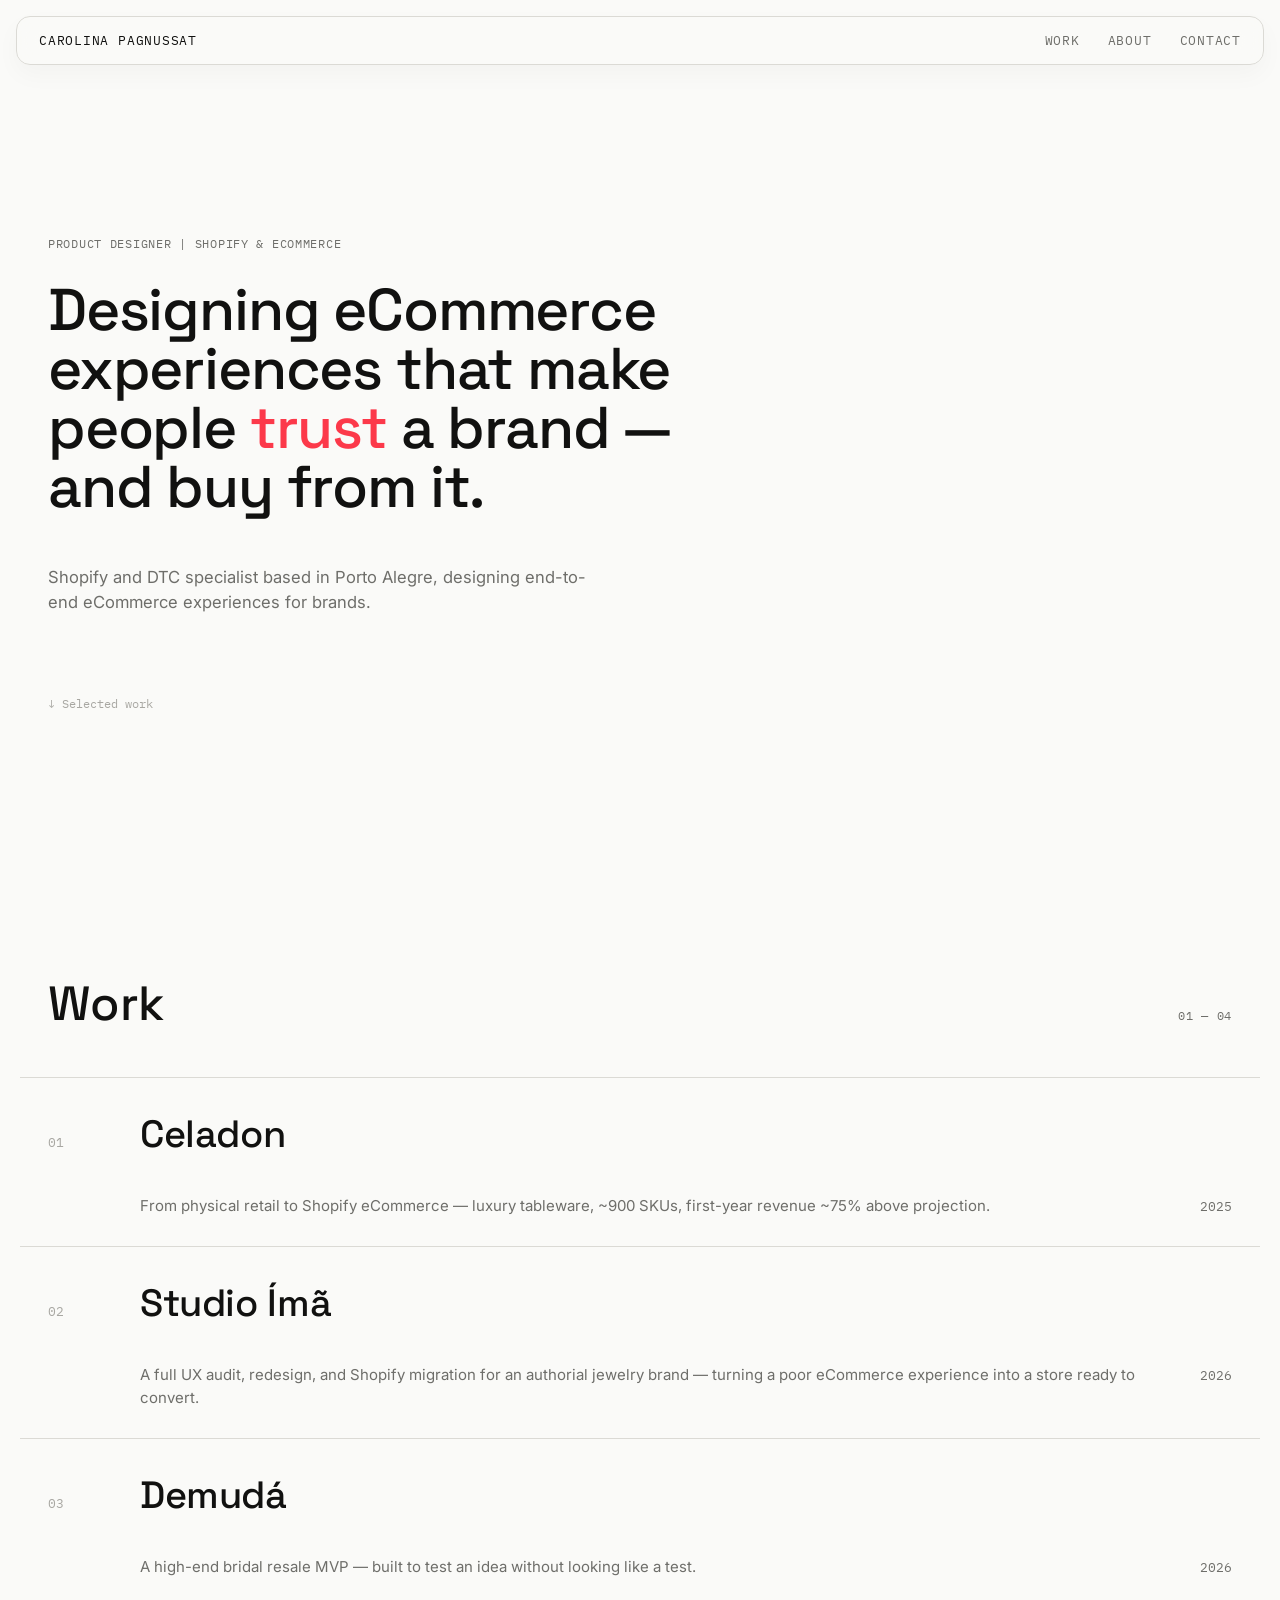
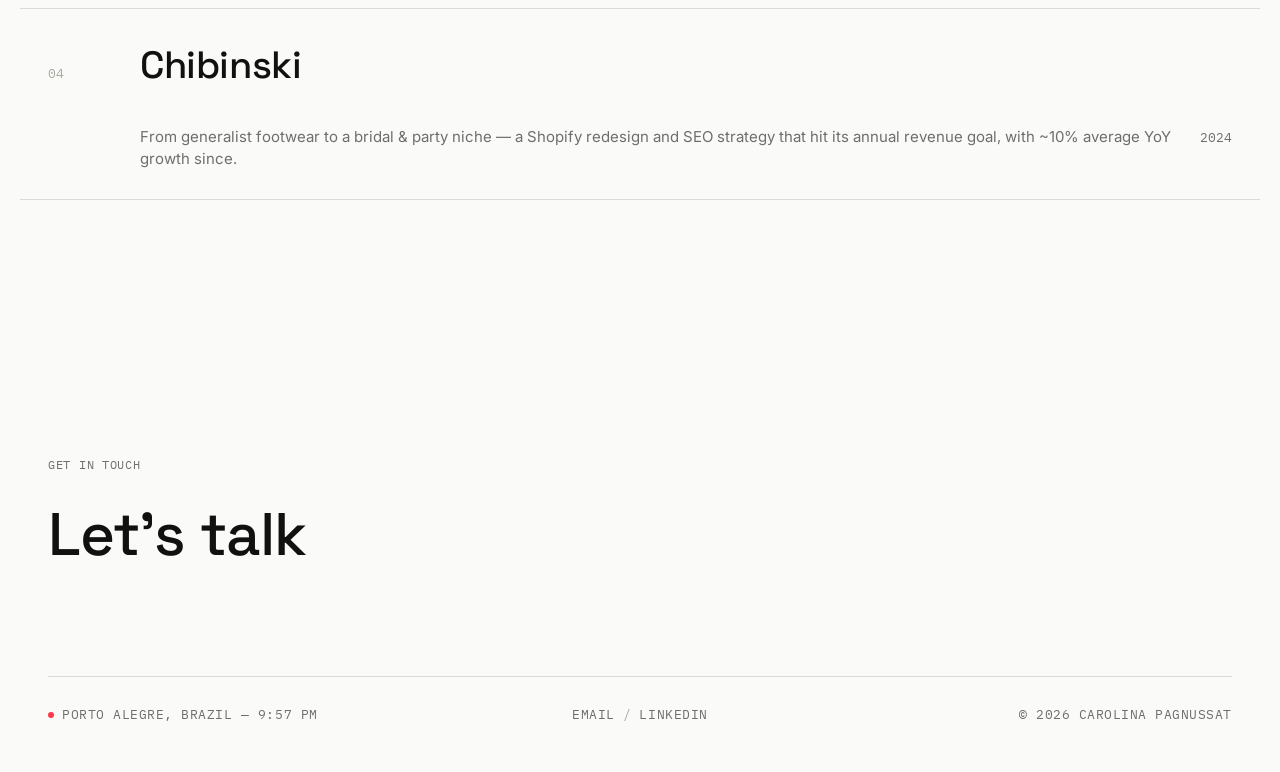
==== index.html @ 680be355 "Portfolio: 4 case studies, images and videos wired in Static HTML/CSS/JS portfolio (homepage, About," ====
<!DOCTYPE html>
<html lang="en">
<head>
<meta charset="UTF-8">
<meta name="viewport" content="width=device-width, initial-scale=1.0">
<title>Carolina Pagnussat — Product Designer</title>
<link rel="preconnect" href="https://fonts.googleapis.com">
<link rel="preconnect" href="https://fonts.gstatic.com" crossorigin>
<link href="https://fonts.googleapis.com/css2?family=Space+Grotesk:wght@500;600&family=Inter:wght@400;500;600&family=IBM+Plex+Mono:wght@400;500&display=swap" rel="stylesheet">
<link rel="stylesheet" href="css/style.css">
</head>
<body>

<nav class="site-nav">
  <a href="index.html" class="logo">Carolina Pagnussat</a>
  <div class="nav-links">
    <a href="#work">Work</a>
    <a href="about.html">About</a>
    <a href="contact.html">Contact</a>
  </div>
  <button class="nav-toggle" aria-label="Toggle menu" aria-expanded="false"><span></span></button>
</nav>

<header class="hero wrap">
  <p class="mono reveal">Product Designer | Shopify &amp; eCommerce</p>
  <h1 class="reveal" style="transition-delay: 0.08s;">Designing eCommerce experiences that make people <span class="paint-word"><span>t</span><span>r</span><span>u</span><span>s</span><span>t</span></span> a brand — and buy from it.</h1>
  <p class="lede reveal" style="transition-delay: 0.18s;">Shopify and DTC specialist based in Porto Alegre, designing end-to-end eCommerce experiences for brands.</p>
  <p class="scroll-cue reveal" style="transition-delay: 0.28s;">↓ Selected work</p>
</header>

<main>
  <section class="work-index wrap" id="work">
    <div class="work-index-head reveal">
      <h2>Work</h2>
      <p class="mono">01 — 04</p>
    </div>
    <div id="work-list"></div>
  </section>

  <section class="closing wrap">
    <p class="mono reveal" style="color: var(--color-ink-soft); margin-bottom: var(--space-2);">Get in touch</p>
    <a href="contact.html" class="big-link bubble-link reveal">Let's talk<span class="bubble" aria-hidden="true"></span></a>
  </section>
</main>

<footer class="site-footer wrap">
  <div class="footer-line">
    <span><span class="live-dot" aria-hidden="true"></span>Porto Alegre, Brazil — <span data-clock-time></span></span>
    <span>
      <a href="mailto:carolinapagnussat@gmail.com">Email</a><span class="sep">/</span><a href="https://linkedin.com/in/carolinapagnussat" target="_blank" rel="noopener">LinkedIn</a>
    </span>
    <span>© 2026 Carolina Pagnussat</span>
  </div>
</footer>

<div class="modal-backdrop"></div>
<div class="cs-modal" role="dialog" aria-modal="true">
  <div class="cs-modal-controls">
    <button type="button" class="modal-icon-btn maximize-btn" aria-label="Maximize"></button>
    <button type="button" class="modal-icon-btn close-btn" aria-label="Close"></button>
  </div>
  <div class="cs-modal-body"></div>
</div>

<script src="js/projects.js"></script>
<script>
  function renderWorkIndex() {
    const list = document.getElementById("work-list");
    if (!list) return;
    list.innerHTML = PROJECTS.map((p, i) => `
      <a class="work-row reveal" href="?case=${p.slug}" data-slug="${p.slug}">
        <div class="row-bg"><img src="${p.thumb}" alt="" loading="lazy"></div>
        <div class="row-content">
          <span class="index-num">${String(i + 1).padStart(2, "0")}</span>
          <span class="index-title">${p.title}</span>
          <span class="index-theme">${p.theme}</span>
          <span class="index-year">${p.year}</span>
        </div>
      </a>
    `).join("");
  }
  document.addEventListener("DOMContentLoaded", renderWorkIndex);
</script>
<script src="js/main.js"></script>
<script src="js/modal.js"></script>
</body>
</html>
---- css/style.css ----
/* ==========================================================================
   Design tokens — flat, monochrome, editorial. No radius, no shadow, no cards.
   ========================================================================== */
:root {
  --color-bg: #FAFAF8;
  --color-ink: #111110;
  --color-ink-soft: #6E6E6A;
  --color-ink-faint: #A8A7A2;
  --color-line: #DBDAD5;
  --color-accent: #FC394A;
  --bounce: cubic-bezier(0.34, 1.56, 0.64, 1);
  --color-media-bg: #E8E7E2;

  --font-display: "Space Grotesk", "Helvetica Neue", Arial, sans-serif;
  --font-body: "Inter", -apple-system, BlinkMacSystemFont, sans-serif;
  --font-mono: "IBM Plex Mono", "SF Mono", monospace;

  --space-1: 0.5rem;
  --space-2: 1rem;
  --space-3: 1.75rem;
  --space-4: 3rem;
  --space-5: 5rem;
  --space-6: 8rem;
  --space-7: 12rem;

  --max-width: 1240px;
  --gutter: 1.75rem;
  --ease: cubic-bezier(0.65, 0, 0.35, 1);

  /* Shared measure — all case-study content fills the modal body width and
     grows fluidly when the overlay is expanded/maximized */
  --cs-measure: 100%;
}

/* ==========================================================================
   Reset
   ========================================================================== */
* { box-sizing: border-box; }
html { scroll-behavior: smooth; }
body {
  margin: 0;
  background: var(--color-bg);
  color: var(--color-ink);
  font-family: var(--font-body);
  font-size: 16px;
  line-height: 1.5;
  -webkit-font-smoothing: antialiased;
}
img { max-width: 100%; display: block; }
a { color: inherit; text-decoration: none; }
h1, h2, h3, h4, p, figure { margin: 0; }
ul { margin: 0; padding: 0; list-style: none; }
button { font: inherit; cursor: pointer; background: none; border: none; color: inherit; }

.wrap {
  max-width: var(--max-width);
  margin: 0 auto;
  padding: 0 var(--gutter);
}

.mono {
  font-family: var(--font-mono);
  text-transform: uppercase;
  letter-spacing: 0.06em;
  font-size: 0.75rem;
}

/* ==========================================================================
   Type
   ========================================================================== */
h1, .h1 {
  font-family: var(--font-display);
  font-weight: 500;
  font-size: clamp(2.25rem, 4.6vw, 4rem);
  line-height: 1.0;
  letter-spacing: -0.02em;
}
h2, .h2 {
  font-family: var(--font-display);
  font-weight: 500;
  font-size: clamp(2rem, 4vw, 3rem);
  line-height: 1.02;
  letter-spacing: -0.015em;
}
h3, .h3 {
  font-family: var(--font-display);
  font-weight: 500;
  font-size: clamp(1.5rem, 2.2vw, 1.75rem);
  line-height: 1.1;
}
.lede {
  font-size: clamp(1rem, 1.3vw, 1.15rem);
  color: var(--color-ink-soft);
  line-height: 1.5;
  max-width: 54ch;
}

/* "trust" paints on letter by letter in the accent color, then stays */
.paint-word span {
  color: inherit;
  animation: paint-letter 0.4s var(--ease) forwards;
}
.paint-word span:nth-child(1) { animation-delay: 1.0s; }
.paint-word span:nth-child(2) { animation-delay: 1.12s; }
.paint-word span:nth-child(3) { animation-delay: 1.24s; }
.paint-word span:nth-child(4) { animation-delay: 1.36s; }
.paint-word span:nth-child(5) { animation-delay: 1.48s; }
@keyframes paint-letter {
  to { color: var(--color-accent); }
}
@media (prefers-reduced-motion: reduce) {
  .paint-word span { animation: none; color: var(--color-accent); }
}

/* ==========================================================================
   Nav — floating bar, light translucent background
   ========================================================================== */
.site-nav {
  position: fixed;
  top: var(--space-2); left: var(--space-2); right: var(--space-2);
  z-index: 50;
  display: flex;
  justify-content: space-between;
  align-items: center;
  padding: 0.85rem 1.375rem;
  background: rgba(250, 250, 248, 0.78);
  backdrop-filter: blur(14px);
  -webkit-backdrop-filter: blur(14px);
  border: 1px solid var(--color-line);
  border-radius: 14px;
  box-shadow: 0 10px 24px rgba(17, 17, 16, 0.03);
}
.site-nav .logo {
  font-family: var(--font-mono);
  font-size: 0.8125rem;
  text-transform: uppercase;
  letter-spacing: 0.06em;
  transition: color 0.2s var(--ease);
}
.site-nav .logo:hover { color: var(--color-accent); }
.nav-links {
  display: flex;
  gap: var(--space-3);
  font-family: var(--font-mono);
  font-size: 0.8125rem;
  text-transform: uppercase;
  letter-spacing: 0.06em;
}
.nav-links a {
  display: flex;
  align-items: center;
  color: var(--color-ink-soft);
  transition: color 0.2s var(--ease);
}
.nav-links a::before {
  content: "";
  width: 0;
  min-width: 0;
  height: 6px;
  min-height: 6px;
  border-radius: 50%;
  background: var(--color-accent);
  opacity: 0;
  margin-right: 0;
  flex-shrink: 0;
  transition: width 0.35s var(--bounce), min-width 0.35s var(--bounce),
              margin-right 0.35s var(--bounce), opacity 0.25s var(--ease);
}
.nav-links a.active {
  color: var(--color-accent);
}
.nav-links a.active::before,
.nav-links a:hover::before {
  width: 6px;
  min-width: 6px;
  opacity: 1;
  margin-right: 8px;
}
.nav-links a:hover {
  color: var(--color-accent);
}

.nav-toggle {
  display: none;
  padding: 4px;
}
.nav-toggle span,
.nav-toggle span::before,
.nav-toggle span::after {
  content: "";
  display: block;
  width: 20px;
  height: 1px;
  background: var(--color-ink);
  position: relative;
  transition: transform 0.2s var(--ease), background 0.2s var(--ease);
}
.nav-toggle span::before { position: absolute; top: -6px; }
.nav-toggle span::after { position: absolute; top: 6px; }

/* ==========================================================================
   Hero — full statement, minimal support
   ========================================================================== */
.hero {
  min-height: 100svh;
  display: flex;
  flex-direction: column;
  justify-content: center;
  padding-top: var(--space-6);
  padding-bottom: var(--space-5);
}
.hero .mono { color: var(--color-ink-soft); margin-bottom: var(--space-3); }
.hero h1 { max-width: 18ch; }
.hero .lede { margin-top: var(--space-4); }
.hero .scroll-cue {
  margin-top: var(--space-5);
  font-family: var(--font-mono);
  font-size: 0.75rem;
  color: var(--color-ink-faint);
  display: flex;
  align-items: center;
  gap: var(--space-1);
}

/* ==========================================================================
   Work index — text list, no thumbnails inline. Numbers + titles + years.
   ========================================================================== */
.work-index {
  padding-top: var(--space-5);
  padding-bottom: var(--space-6);
  scroll-margin-top: 90px;
}
.work-index-head {
  display: flex;
  justify-content: space-between;
  align-items: baseline;
  padding-bottom: var(--space-4);
}
.work-index-head .mono { color: var(--color-ink-soft); }

.section-head {
  display: flex;
  justify-content: space-between;
  align-items: baseline;
  flex-wrap: wrap;
  gap: var(--space-2);
  margin-bottom: var(--space-3);
}

.work-row {
  position: relative;
  overflow: hidden;
  display: block;
  padding: 0 var(--space-3);
  margin: 0 calc(-1 * var(--space-3));
  border-top: 1px solid var(--color-line);
  border-bottom: 1px solid transparent;
  cursor: pointer;
  transition: border-color 0.4s var(--ease);
}
.work-row:last-child { border-bottom-color: var(--color-line); }
/* Revealed state — shared by desktop hover and the mobile scroll-reveal
   (js/main.js lights one row at a time on touch, since hover isn't available). */
.work-row.revealed { border-top-color: transparent; border-bottom-color: transparent; }
.work-row.revealed + .work-row { border-top-color: transparent; }

.work-row .row-bg {
  position: absolute;
  inset: 0;
  z-index: 0;
  opacity: 0;
  border-radius: 0;
  overflow: hidden;
  transition: opacity 0.4s var(--ease), border-radius 0.4s var(--ease);
}
.work-row .row-bg img {
  width: 100%;
  height: 100%;
  object-fit: cover;
}
.work-row .row-bg::after {
  content: "";
  position: absolute;
  inset: 0;
  background: rgba(17, 17, 16, 0.5);
}
.work-row.revealed .row-bg { opacity: 1; }

.work-row .row-content {
  position: relative;
  z-index: 1;
  display: grid;
  grid-template-columns: 4rem 1fr auto;
  align-items: baseline;
  gap: var(--space-3);
  padding: var(--space-3) 0;
}
.work-row .index-num {
  font-family: var(--font-mono);
  font-size: 0.8125rem;
  color: var(--color-ink-faint);
  transition: color 0.3s var(--ease);
}
.work-row .index-title {
  font-family: var(--font-display);
  font-size: clamp(1.75rem, 3.2vw, 2.375rem);
  font-weight: 500;
  letter-spacing: -0.01em;
  transition: color 0.3s var(--ease);
}
.work-row .index-year {
  font-family: var(--font-mono);
  font-size: 0.8125rem;
  color: var(--color-ink-soft);
  white-space: nowrap;
  transition: color 0.3s var(--ease);
}
.work-row .index-theme {
  grid-column: 2 / 3;
  color: var(--color-ink-soft);
  font-size: 0.9375rem;
  margin-top: 4px;
  transition: color 0.3s var(--ease);
}
.work-row.revealed .index-num,
.work-row.revealed .index-title,
.work-row.revealed .index-year,
.work-row.revealed .index-theme {
  color: #F4F3EF;
}

/* Desktop (real pointer): reveal on hover, with rounded corners. Gated so
   touch devices skip the sticky-hover that would need a double-tap to open. */
@media (hover: hover) {
  .work-row:hover { border-top-color: transparent; border-bottom-color: transparent; }
  .work-row:hover + .work-row { border-top-color: transparent; }
  .work-row:hover .row-bg { opacity: 1; border-radius: 28px; }
  .work-row:hover .index-num,
  .work-row:hover .index-title,
  .work-row:hover .index-year,
  .work-row:hover .index-theme { color: #F4F3EF; }
}

/* ==========================================================================
   Reveal — fade-in-up as content enters (page load or scroll)
   ========================================================================== */
.reveal {
  opacity: 0;
  transform: translateY(20px);
  transition: opacity 0.8s var(--ease), transform 0.8s var(--ease);
}
.reveal.in {
  opacity: 1;
  transform: translateY(0);
}
@media (prefers-reduced-motion: reduce) {
  .reveal { opacity: 1; transform: none; transition: none; }
}

/* ==========================================================================
   Bubble link — replaces arrow glyphs with a circle that pops in on hover
   ========================================================================== */
.bubble-link {
  display: flex;
  align-items: center;
  width: fit-content;
  transition: color 0.2s var(--ease);
}
.bubble-link .bubble {
  order: -1;
  width: 0;
  min-width: 0;
  height: 0.4em;
  min-height: 9px;
  border-radius: 50%;
  background: var(--color-accent);
  opacity: 0;
  margin-right: 0;
  flex-shrink: 0;
  transition: width 0.35s var(--bounce), min-width 0.35s var(--bounce),
              margin-right 0.35s var(--bounce), opacity 0.25s var(--ease);
}
.bubble-link:hover .bubble,
.bubble-link:focus-visible .bubble {
  width: 0.4em;
  min-width: 9px;
  opacity: 1;
  margin-right: 0.35em;
}
.bubble-link:hover,
.bubble-link:focus-visible {
  color: var(--color-accent);
}
/* Auto-reveal the "Download CV" link once the timeline finishes charging —
   same effect as a hover, driven by js/main.js. Resets when scrolled away. */
.bubble-link.cv-charged {
  color: var(--color-accent);
}
.bubble-link.cv-charged .bubble {
  width: 0.4em;
  min-width: 9px;
  opacity: 1;
  margin-right: 0.35em;
}

/* ==========================================================================
   Closing / footer — a statement, not a dashboard
   ========================================================================== */
.closing {
  padding-top: var(--space-6);
  padding-bottom: var(--space-4);
}
.closing a.big-link {
  font-family: var(--font-display);
  font-size: clamp(2.25rem, 5.2vw, 3.75rem);
  font-weight: 500;
  letter-spacing: -0.015em;
}
/* Auto-reveal the CTA when it scrolls into view (signals it's a link) */
.closing a.big-link.cta-in { color: var(--color-accent); }
.closing a.big-link.cta-in .bubble {
  width: 0.4em;
  min-width: 9px;
  opacity: 1;
  margin-right: 0.35em;
}

.site-footer {
  padding-top: var(--space-4);
  padding-bottom: var(--space-4);
}
.footer-line {
  font-family: var(--font-mono);
  font-size: 0.8125rem;
  color: var(--color-ink-soft);
  display: grid;
  grid-template-columns: 1fr auto 1fr;
  align-items: center;
  gap: var(--space-2);
  padding-top: var(--space-3);
  border-top: 1px solid var(--color-line);
  text-transform: uppercase;
  letter-spacing: 0.04em;
}
.footer-line > span:first-child { justify-self: start; }
.footer-line > span:nth-child(2) { justify-self: center; }
.footer-line > span:last-child { justify-self: end; }
.footer-line a { color: var(--color-ink-soft); }
.footer-line a:hover { color: var(--color-accent); }
.footer-line .sep { margin: 0 var(--space-1); color: var(--color-ink-faint); }

.live-dot {
  display: inline-block;
  vertical-align: middle;
  position: relative;
  top: -0.06em;
  width: 6px;
  height: 6px;
  border-radius: 50%;
  background: var(--color-accent);
  margin-right: 8px;
  animation: live-pulse 1.6s ease-in-out infinite;
}
@keyframes live-pulse {
  0%, 100% { opacity: 1; }
  50% { opacity: 0.12; }
}

/* ==========================================================================
   Case study — single column, long-form
   ========================================================================== */
.cs-top {
  padding: calc(var(--space-6) + var(--space-2)) 0 var(--space-4);
}
.cs-back {
  font-family: var(--font-mono);
  font-size: 0.75rem;
  text-transform: uppercase;
  letter-spacing: 0.06em;
  color: var(--color-ink-soft);
}
.cs-back:hover { color: var(--color-ink); }

.cs-title { max-width: 22ch; margin: var(--space-2) 0 var(--space-4); }

/* Discipline eyebrows — the project's core, above the title */
.cs-disciplines {
  color: var(--color-ink-soft);
  max-width: var(--cs-measure);
  white-space: nowrap;
}

/* Facts — labeled Role / Timeline / Team block */
.cs-facts {
  display: grid;
  grid-template-columns: auto auto 1fr;
  column-gap: var(--space-4);
  row-gap: var(--space-2);
  padding: var(--space-3) 0;
  border-top: 1px solid var(--color-line);
  border-bottom: 1px solid var(--color-line);
  max-width: var(--cs-measure);
}
.cs-fact { display: flex; flex-direction: column; gap: 7px; }
.cs-fact-label { color: var(--color-ink-faint); }
.cs-fact-value { font-size: 0.9375rem; color: var(--color-ink); line-height: 1.4; white-space: nowrap; }
.cs-fact-value a { text-decoration: underline; text-underline-offset: 2px; transition: color 0.2s var(--ease); }
.cs-fact-value a:hover { color: var(--color-accent); }
@media (max-width: 640px) {
  .cs-facts { grid-template-columns: 1fr; }
  .cs-fact-value { white-space: normal; }
  .cs-disciplines { white-space: normal; }
}

.cs-overview {
  padding: var(--space-4) 0;
  max-width: var(--cs-measure);
}

.cs-media {
  margin: var(--space-3) 0;
  max-width: var(--cs-measure);
}
.cs-media img, .cs-media video { width: 100%; display: block; background: var(--color-media-bg); }

/* Chibinski's storefront shots have a pale background that blends into the
   page — a hairline stroke defines their edges. Scoped to this case only. */
.cs-modal-body[data-case="chibinski"] .cs-media img,
.cs-modal-body[data-case="chibinski"] .cs-media video {
  border: 1px solid #F4F2EF;
  box-sizing: border-box;
}

/* Every case-study image/video is click/tap-to-enlarge. The wrapper shrink-
   wraps its media (so the corner icon sits on the image, not the column) and
   carries a subtle expand affordance. */
.cs-zoom { position: relative; display: block; cursor: zoom-in; line-height: 0; }
.cs-media.row .cs-zoom, .cs-media.split.mobile .cs-zoom { display: inline-block; }
.cs-zoom:focus-visible { outline: 2px solid var(--color-accent); outline-offset: 2px; }
.cs-zoom-ic {
  position: absolute; right: 10px; bottom: 10px;
  display: inline-flex; align-items: center; justify-content: center;
  width: 30px; height: 30px; border-radius: 999px;
  background: rgba(17, 17, 16, 0.6); color: #fff;
  pointer-events: none; opacity: 0; transition: opacity 0.3s var(--ease);
}
.cs-zoom-ic svg { width: 14px; height: 14px; }
.cs-zoom:hover .cs-zoom-ic, .cs-zoom:focus-visible .cs-zoom-ic { opacity: 1; }
/* Touch devices have no hover, so keep the affordance faintly visible there. */
@media (hover: none) { .cs-zoom-ic { opacity: 0.85; } }

/* Enlarged media overlay — sits above the case-study modal. */
.cs-lightbox {
  position: fixed; inset: 0; z-index: 200;
  display: none; align-items: center; justify-content: center;
  padding: 24px; background: rgba(12, 12, 11, 0.97);
}
.cs-lightbox.open { display: flex; }
.cs-lightbox-content { display: flex; align-items: center; justify-content: center; max-width: 96vw; max-height: 92vh; }
.cs-lightbox-content img, .cs-lightbox-content video {
  max-width: 96vw; max-height: 92vh; width: auto; height: auto; display: block; object-fit: contain;
}
.cs-lightbox-close {
  position: fixed; top: 16px; right: 16px; z-index: 1;
  width: 44px; height: 44px; border-radius: 999px;
  display: inline-flex; align-items: center; justify-content: center;
  background: rgba(255, 255, 255, 0.12); color: #fff;
  border: 1px solid rgba(255, 255, 255, 0.25); cursor: pointer;
  transition: background 0.2s var(--ease);
}
.cs-lightbox-close:hover { background: rgba(255, 255, 255, 0.24); }
.cs-lightbox-close svg { width: 18px; height: 18px; }
body.lightbox-open { overflow: hidden; }
.cs-media.split {
  display: grid;
  grid-template-columns: 1fr 1fr;
  gap: 2px;
  background: transparent;
}
.cs-media.split > div { background: var(--color-media-bg); overflow: hidden; }

/* Portrait phone screenshots — shorter, centered, with breathing room between */
.cs-media.split.mobile { gap: var(--space-4); }
.cs-media.split.mobile > div {
  background: transparent;
  display: flex;
  justify-content: center;
}
.cs-media.split.mobile img { width: auto; max-height: 460px; }

/* A centered row of phone screenshots (e.g. a mobile filtering flow) */
.cs-media.row {
  display: flex;
  flex-wrap: wrap;
  gap: var(--space-3);
  justify-content: center;
  align-items: flex-start;
  background: transparent;
}
.cs-media.row > div { display: flex; justify-content: center; }
.cs-media.row img,
.cs-media.row video { height: 430px; width: auto; max-width: 100%; display: block; }
.cs-media.row video { background: var(--color-media-bg); }
/* When the overlay is expanded full-screen, show more of each phone screen */
.cs-modal.maximized .cs-media.row img,
.cs-modal.maximized .cs-media.row video { height: 680px; }
.cs-media.row .ph-cell {
  width: 198px;
  height: 430px;
  background: var(--color-media-bg);
  border: 1px dashed var(--color-line);
  align-items: center;
  padding: var(--space-2);
}

/* On phones, a row of 2+ phone screens becomes a horizontal snap-carousel with
   the next item peeking, so it reads as swipeable instead of stacking. */
@media (max-width: 640px) {
  .cs-media.row:has(> div + div) {
    flex-wrap: nowrap;
    justify-content: flex-start;
    overflow-x: auto;
    scroll-snap-type: x mandatory;
    -webkit-overflow-scrolling: touch;
    gap: var(--space-2);
    scrollbar-width: none;
  }
  .cs-media.row:has(> div + div)::-webkit-scrollbar { display: none; }
  .cs-media.row:has(> div + div) > div {
    flex: 0 0 70%;
    scroll-snap-align: start;
  }
  .cs-media.row:has(> div + div) .cs-zoom { display: block; width: 100%; }
  .cs-media.row:has(> div + div) img,
  .cs-media.row:has(> div + div) video { height: auto; width: 100%; max-width: 100%; }
}

.cs-chapter {
  padding: var(--space-5) 0 var(--space-2);
  max-width: var(--cs-measure);
}
/* Divider sits below each section heading */
.cs-chapter .mono {
  color: var(--color-ink-soft);
  padding-bottom: var(--space-2);
  margin-bottom: var(--space-3);
  border-bottom: 1px solid var(--color-line);
}
.cs-chapter p { color: var(--color-ink-soft); }
.cs-chapter p + p { margin-top: 1.4rem; }
.cs-chapter-media { max-width: none; }

/* Pull-quote — the core-problem statement, marked with an accent bullet */
.cs-quote {
  position: relative;
  font-family: var(--font-display);
  font-size: clamp(1.15rem, 2.4vw, 1.5rem);
  font-weight: 500;
  line-height: 1.3;
  letter-spacing: -0.01em;
  color: var(--color-ink);
  margin: 0 0 1.4rem;
  padding-left: calc(0.5em + var(--space-2));
}
.cs-quote::before {
  content: "";
  position: absolute;
  left: 0;
  top: 0.5em;
  width: 0.5em;
  height: 0.5em;
  min-width: 10px;
  min-height: 10px;
  border-radius: 50%;
  background: var(--color-accent);
}

/* Bold-lead point list — reuses the "What I bring" pattern for case chapters */
.cs-points {
  margin-top: var(--space-2);
}
.cs-points li {
  padding-bottom: var(--space-2);
  color: var(--color-ink-soft);
  line-height: 1.55;
}
.cs-points li:last-child { padding-bottom: 0; }
.cs-points li strong {
  display: block;
  color: var(--color-ink);
  font-weight: 600;
  margin-bottom: 3px;
}
/* Point rendered as a block (bold title + text) with its own image below */
.cs-point-block {
  max-width: var(--cs-measure);
  margin-top: var(--space-4);
}
.cs-point-block strong {
  display: block;
  color: var(--color-ink);
  font-weight: 600;
  margin-bottom: 3px;
}
.cs-point-block p { color: var(--color-ink-soft); line-height: 1.55; }
/* Note / footnote — always the same faint grey, whatever precedes it.
   Scoped to .cs-chapter so it wins over the body-paragraph colour rule. */
.cs-chapter .cs-footnote,
.cs-footnote {
  margin-top: var(--space-3);
  font-size: 0.875rem;
  color: var(--color-ink-faint);
  line-height: 1.55;
}
/* Closing paragraph after the points — full-weight body text, not a footnote. */
.cs-close {
  margin-top: var(--space-3);
  color: var(--color-ink-soft);
  line-height: 1.55;
}

/* Labeled image placeholders — name the screen/photo that belongs here */
.cs-media.placeholder {
  aspect-ratio: 16 / 9;
  display: flex;
  align-items: center;
  justify-content: center;
  text-align: center;
  background: var(--color-media-bg);
  border: 1px dashed var(--color-line);
  padding: var(--space-4);
}
.cs-media.split .ph-cell {
  background: var(--color-media-bg);
  aspect-ratio: 4 / 3;
  display: flex;
  align-items: center;
  justify-content: center;
  text-align: center;
  border: 1px dashed var(--color-line);
  padding: var(--space-3);
}
.ph { display: flex; flex-direction: column; align-items: center; gap: 8px; max-width: 40ch; }
.ph-tag {
  font-family: var(--font-mono);
  font-size: 0.6875rem;
  text-transform: uppercase;
  letter-spacing: 0.08em;
  color: var(--color-accent);
}
.ph-note {
  font-family: var(--font-mono);
  font-size: 0.8125rem;
  line-height: 1.5;
  color: var(--color-ink-soft);
}
.cs-caption {
  font-size: 0.875rem;
  color: var(--color-ink-faint);
  line-height: 1.55;
  margin-top: var(--space-2);
  text-align: left;
}

.cs-nextprev {
  display: grid;
  grid-template-columns: 1fr 1fr;
  gap: var(--space-4);
  border-top: 1px solid var(--color-line);
  padding: var(--space-5) 0 var(--space-4);
  max-width: var(--cs-measure);
}
.cs-nextprev-item .mono { display: block; color: var(--color-ink-soft); margin-bottom: var(--space-2); }
.cs-nextprev-item button.bubble-link {
  font-family: var(--font-display);
  font-size: clamp(1.375rem, 3vw, 2rem);
  font-weight: 500;
  letter-spacing: -0.01em;
  text-align: left;
}
.cs-nextprev-item:last-child { text-align: right; }
.cs-nextprev-item:last-child .mono { text-align: right; }
.cs-nextprev-item:last-child button.bubble-link { margin-left: auto; }
@media (max-width: 700px) {
  .cs-nextprev { grid-template-columns: 1fr; gap: var(--space-3); }
  .cs-nextprev-item:last-child { text-align: left; }
  .cs-nextprev-item:last-child .mono { text-align: left; }
  .cs-nextprev-item:last-child button.bubble-link { margin-left: 0; }
}

/* ==========================================================================
   Case study modal — a "box" that floats over the homepage
   ========================================================================== */
.modal-backdrop {
  position: fixed;
  inset: 0;
  z-index: 90;
  background: rgba(17, 17, 16, 0.5);
  backdrop-filter: blur(3px);
  opacity: 0;
  pointer-events: none;
  transition: opacity 0.3s var(--ease);
}
.modal-backdrop.open { opacity: 1; pointer-events: auto; }

body.modal-open { overflow: hidden; }

.cs-modal {
  position: fixed;
  top: 6vh;
  left: 50%;
  width: min(940px, 92vw);
  max-height: 88vh;
  background: var(--color-bg);
  border-radius: 18px;
  box-shadow: 0 40px 100px rgba(17, 17, 16, 0.28);
  overflow: hidden;
  display: flex;
  flex-direction: column;
  opacity: 0;
  pointer-events: none;
  transform: translate(-50%, 12px);
  transition: opacity 0.3s var(--ease), transform 0.3s var(--ease),
              width 0.35s var(--ease), max-height 0.35s var(--ease),
              top 0.35s var(--ease), border-radius 0.3s var(--ease);
  z-index: 91;
}
.cs-modal.open { opacity: 1; pointer-events: auto; transform: translate(-50%, 0); }
.cs-modal.maximized {
  top: 0;
  left: 50%;
  width: 100vw;
  max-height: 100vh;
  height: 100vh;
  border-radius: 0;
  transform: translate(-50%, 0);
}

.cs-modal-controls {
  position: absolute;
  top: 0; right: 0;
  z-index: 3;
  display: flex;
  gap: var(--space-1);
  padding: var(--space-2);
}
.modal-icon-btn {
  width: 38px;
  height: 38px;
  border-radius: 50%;
  border: 1px solid var(--color-line);
  background: rgba(250, 250, 248, 0.92);
  backdrop-filter: blur(8px);
  color: var(--color-ink);
  display: flex;
  align-items: center;
  justify-content: center;
  transition: background 0.2s var(--ease), border-color 0.2s var(--ease), color 0.2s var(--ease);
}
.modal-icon-btn:hover { border-color: var(--color-accent); color: var(--color-accent); }
.modal-icon-btn svg { width: 15px; height: 15px; }

.cs-modal-body {
  overflow-y: auto;
  flex: 1;
  padding: var(--space-5) var(--space-4) var(--space-4);
}
/* Expanded full-screen: align content to the same measure and gutters as the
   rest of the site (.wrap — max 1240px, centered, 1.75rem gutters). */
.cs-modal.maximized .cs-modal-body {
  padding-left: max(var(--gutter), calc((100% - var(--max-width)) / 2 + var(--gutter)));
  padding-right: max(var(--gutter), calc((100% - var(--max-width)) / 2 + var(--gutter)));
}
.cs-modal-body .cs-top { padding-top: var(--space-2); padding-bottom: 0; }
/* Match the overview→cover gap to each section's text→media gap (space-2 + the
   cover's own space-3 top margin), instead of the larger header padding. */
.cs-modal-body .cs-overview { padding-bottom: var(--space-2); }
.cs-modal-body .cs-next,
.cs-modal-body .cs-nextprev { padding-bottom: var(--space-4); }

/* ==========================================================================
   Generic pages
   ========================================================================== */
.page-top { padding-top: calc(var(--space-6) + var(--space-2)); padding-bottom: var(--space-4); }
.page-top h1 { max-width: 20ch; }

.flow { max-width: 62ch; }
.flow p { color: var(--color-ink-soft); }
.flow p + p { margin-top: var(--space-2); }
.flow h3 { margin-top: var(--space-5); margin-bottom: var(--space-2); }

.plain-list {
  display: flex;
  flex-wrap: wrap;
  gap: var(--space-1) var(--space-3);
  font-family: var(--font-mono);
  font-size: 0.8125rem;
  color: var(--color-ink-soft);
  text-transform: uppercase;
  letter-spacing: 0.04em;
}

/* Vertical stacked list — one item per line, a single hairline under the heading */
.stack-list {
  margin-top: var(--space-2);
  padding-top: var(--space-2);
  border-top: 1px solid var(--color-line);
}
.stack-list li {
  font-family: var(--font-mono);
  font-size: 0.8125rem;
  text-transform: uppercase;
  letter-spacing: 0.04em;
  color: var(--color-ink-soft);
  padding: 5px 0;
}

/* "What I bring" — bold lead phrase + description, hairline-divided list */
.brings-list {
  margin-top: var(--space-2);
  border-bottom: 1px solid var(--color-line);
}
.brings-list li {
  padding: var(--space-2) 0;
  border-top: 1px solid var(--color-line);
  color: var(--color-ink-soft);
  line-height: 1.55;
  max-width: 60ch;
}
.brings-list li strong {
  color: var(--color-ink);
  font-weight: 600;
}

.skills-grid {
  display: grid;
  grid-template-columns: repeat(2, 1fr);
  gap: 0 var(--space-3);
  margin-top: var(--space-2);
  border-bottom: 1px solid var(--color-line);
}
.skills-grid li {
  font-family: var(--font-mono);
  font-size: 0.8125rem;
  text-transform: uppercase;
  letter-spacing: 0.04em;
  color: var(--color-ink-soft);
  padding: 12px 0;
  border-top: 1px solid var(--color-line);
}

.about-layout {
  display: grid;
  grid-template-columns: minmax(200px, 280px) 1fr;
  gap: var(--space-5);
  padding-top: var(--space-4);
  padding-bottom: var(--space-6);
}
.about-layout .media {
  aspect-ratio: 3/4;
  background: var(--color-media-bg);
  position: sticky;
  top: var(--space-4);
}
.about-layout .media img { width: 100%; height: 100%; object-fit: cover; }

/* Experience timeline — vertical line with node markers, matching the CV.
   The line "charges" to the accent color as it scrolls through view. */
.timeline {
  position: relative;
  padding-left: 2.5rem;
  padding-top: 0.4rem;
}
.timeline-track {
  position: absolute;
  left: 5px;
  top: 6px;
  bottom: 6px;
  width: 2px;
  background: var(--color-line);
}
.timeline-progress {
  position: absolute;
  left: 5px;
  top: 6px;
  width: 2px;
  height: 0;
  background: var(--color-accent);
}
.timeline-item {
  position: relative;
  padding-bottom: var(--space-5);
  max-width: 62ch;
}
.timeline-item:last-child { padding-bottom: 0; }
.timeline-dot {
  position: absolute;
  left: -2.5rem;
  top: 4px;
  width: 12px;
  height: 12px;
  border-radius: 50%;
  background: var(--color-bg);
  border: 2px solid var(--color-line);
  transition: border-color 0.4s var(--ease), background 0.4s var(--ease);
  z-index: 1;
}
.timeline-item.charged .timeline-dot {
  border-color: var(--color-accent);
  background: var(--color-accent);
}
.timeline-item .period { color: var(--color-ink-soft); margin-bottom: var(--space-1); }
.timeline-item h3 { margin-bottom: 2px; }
.timeline-item .org { font-size: 0.9375rem; color: var(--color-ink-soft); margin-bottom: var(--space-2); }
.timeline-item ul { margin-top: var(--space-1); }
.timeline-item li {
  position: relative;
  padding-left: 1.1em;
  color: var(--color-ink-soft);
}
.timeline-item li::before {
  content: "";
  position: absolute;
  left: 0;
  top: 0.6em;
  width: 4px;
  height: 4px;
  border-radius: 50%;
  background: var(--color-ink-faint);
}
.timeline-item li + li { margin-top: 6px; }

.contact-layout {
  padding-top: var(--space-4);
  padding-bottom: var(--space-6);
}
.contact-list a {
  width: 100%;
  font-family: var(--font-display);
  font-size: clamp(1.5rem, 2.8vw, 2rem);
  font-weight: 500;
  padding: var(--space-2) 0;
  border-top: 1px solid var(--color-line);
  transition: color 0.2s var(--ease);
}
.contact-list a:last-child { border-bottom: 1px solid var(--color-line); }
.contact-list a:hover { color: var(--color-accent); }

/* ==========================================================================
   Responsive
   ========================================================================== */
@media (max-width: 860px) {
  .site-nav { flex-wrap: wrap; }
  .logo { order: 1; }
  .nav-toggle { display: block; order: 2; }
  .nav-links {
    order: 3;
    flex-basis: 100%;
    display: flex;
    flex-direction: column;
    align-items: flex-start;
    gap: 0;
    max-height: 0;
    opacity: 0;
    overflow: hidden;
    margin-top: 0;
    transition: max-height 0.24s var(--ease), opacity 0.16s var(--ease), margin-top 0.24s var(--ease);
  }
  /* max-height kept close to the real content height (~120px) so closing
     doesn't sit on empty space before it visibly collapses. */
  .nav-links.open { max-height: 150px; opacity: 1; margin-top: var(--space-3); }
  .nav-links a {
    width: 100%;
    padding: 10px 0;
    border-top: 1px solid var(--color-line);
  }
  .nav-links a:first-child { border-top: none; }
  .work-row .row-content { grid-template-columns: 3rem 1fr; }
  .work-row .index-year { grid-column: 2/3; margin-top: 4px; }
  .work-row .index-theme { grid-column: 2/3; }
  .about-layout, .cs-media.split, .skills-grid { grid-template-columns: 1fr; }
  .about-layout .media { position: static; }
  .cs-modal {
    top: 0;
    left: 0;
    width: 100vw;
    max-height: 100vh;
    height: 100vh;
    border-radius: 0;
    transform: translateY(12px);
  }
  .cs-modal.open { transform: translateY(0); }
  .cs-modal .maximize-btn { display: none; }
  .footer-line {
    display: flex;
    flex-direction: column;
    align-items: flex-start;
    gap: var(--space-2);
  }
  .footer-line > span:first-child,
  .footer-line > span:nth-child(2),
  .footer-line > span:last-child {
    justify-self: unset;
    text-align: left;
  }
}
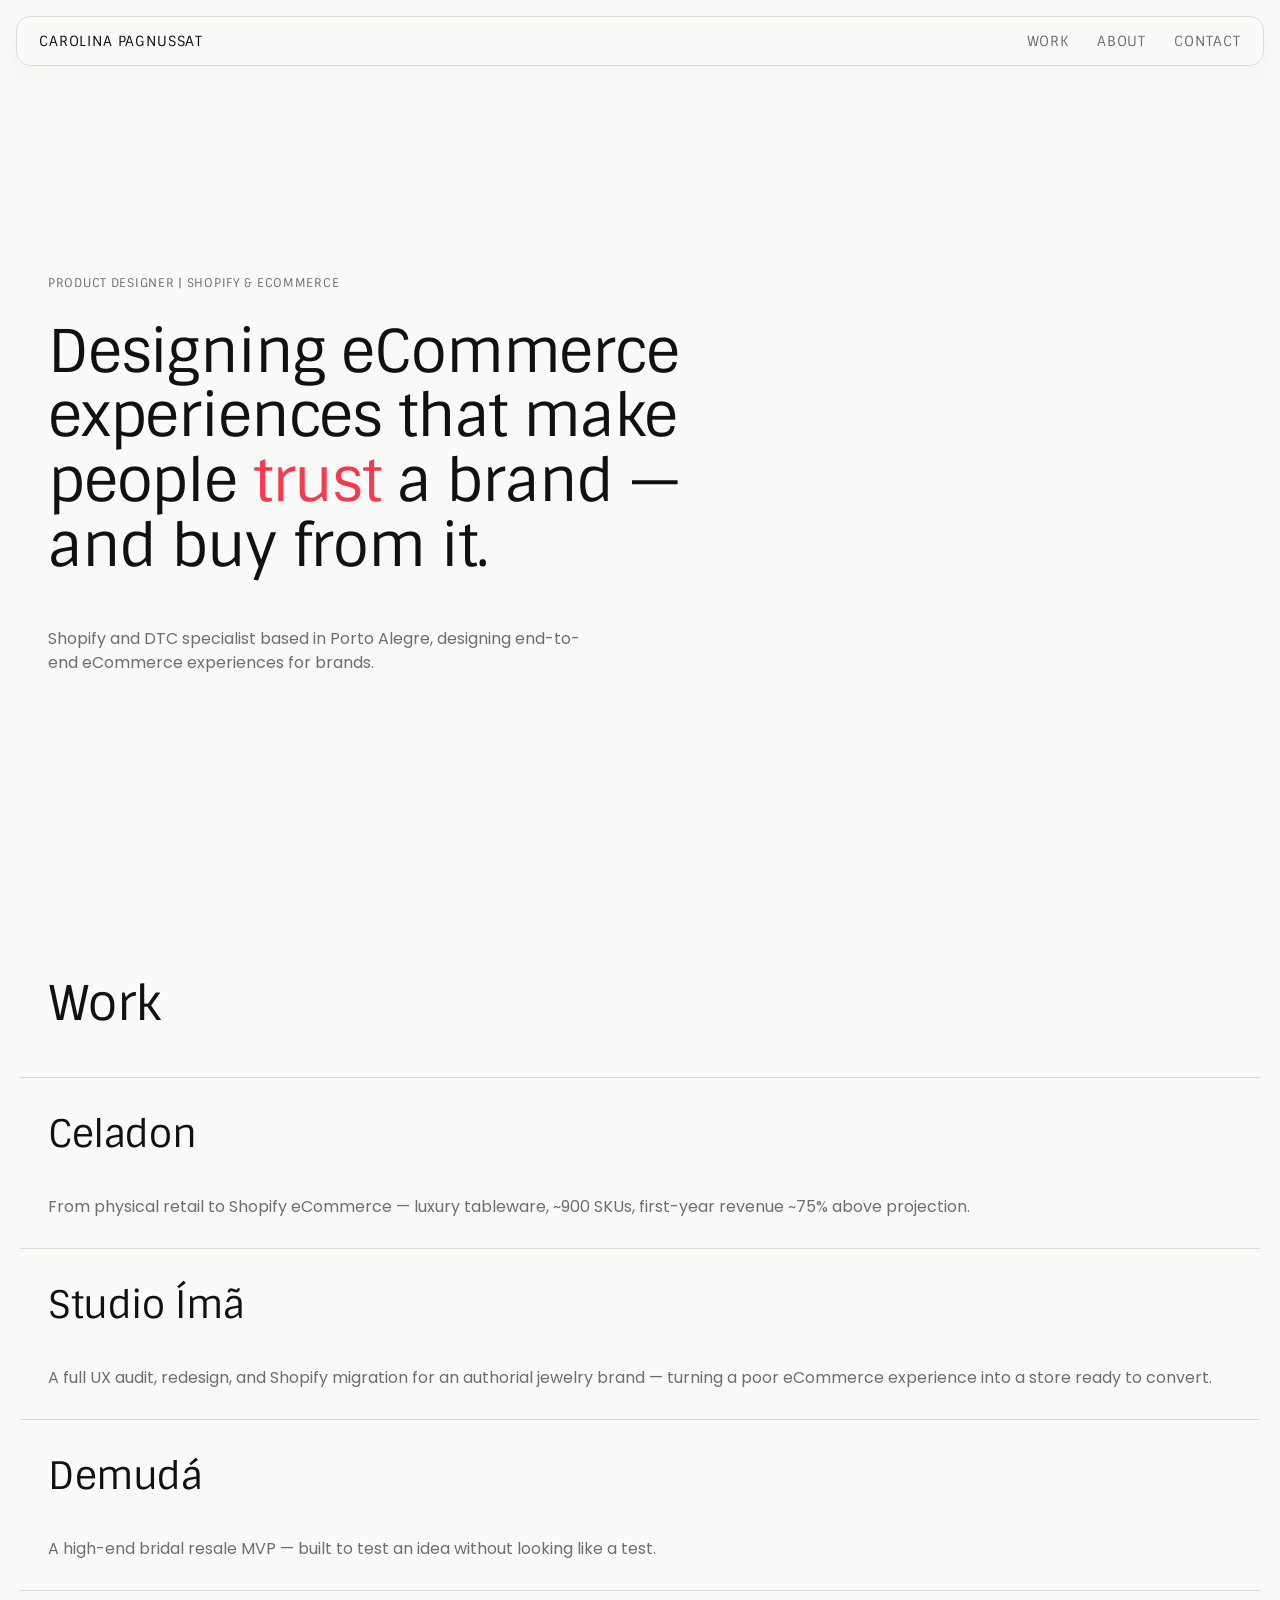
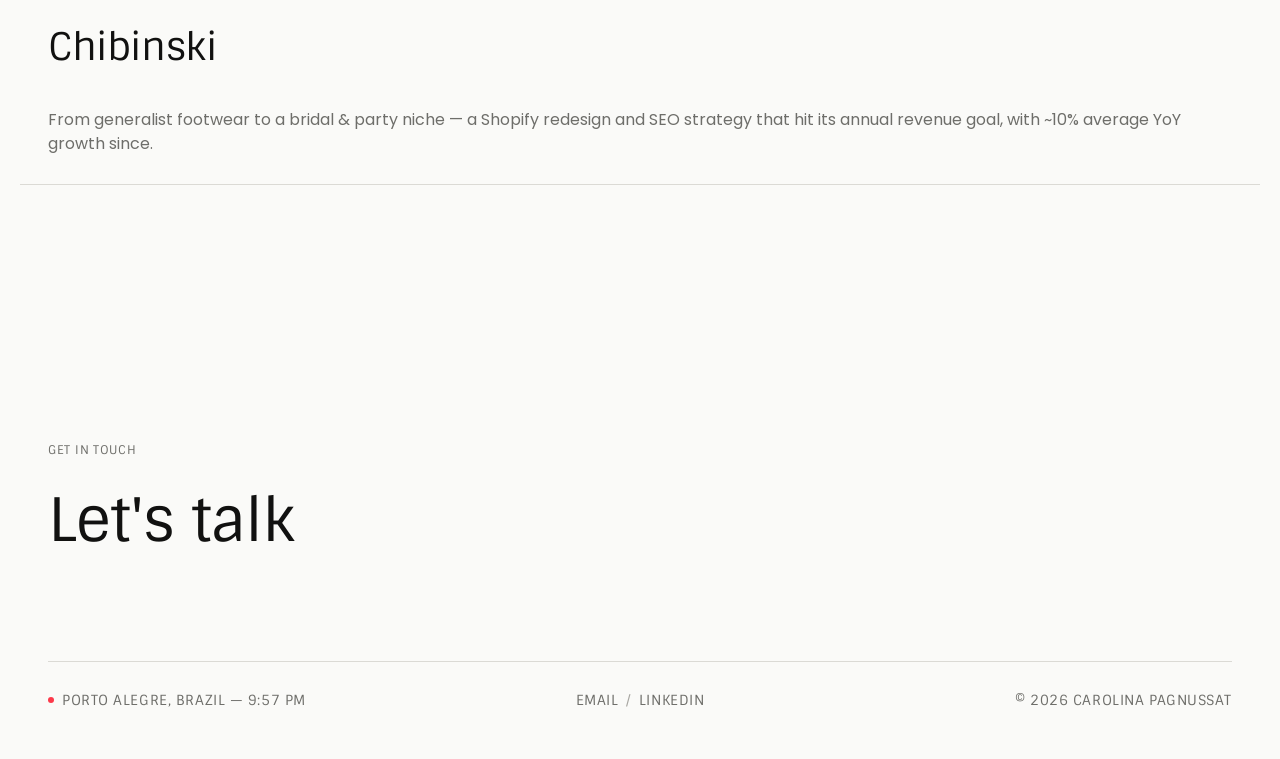
==== commit aefcc551: "Complete Studio Ímã case study; mobile QA polish; add video encoder tool Co-Authored-By: Claude Opus" ====
--- a/index.html
+++ b/index.html
@@ -6,7 +6,7 @@
 <title>Carolina Pagnussat — Product Designer</title>
 <link rel="preconnect" href="https://fonts.googleapis.com">
 <link rel="preconnect" href="https://fonts.gstatic.com" crossorigin>
-<link href="https://fonts.googleapis.com/css2?family=Space+Grotesk:wght@500;600&family=Inter:wght@400;500;600&family=IBM+Plex+Mono:wght@400;500&display=swap" rel="stylesheet">
+<link href="https://fonts.googleapis.com/css2?family=Sintony:wght@400;700&family=Poppins:wght@300;400;500;600&display=swap" rel="stylesheet">
 <link rel="stylesheet" href="css/style.css">
 </head>
 <body>
@@ -25,14 +25,12 @@
   <p class="mono reveal">Product Designer | Shopify &amp; eCommerce</p>
   <h1 class="reveal" style="transition-delay: 0.08s;">Designing eCommerce experiences that make people <span class="paint-word"><span>t</span><span>r</span><span>u</span><span>s</span><span>t</span></span> a brand — and buy from it.</h1>
   <p class="lede reveal" style="transition-delay: 0.18s;">Shopify and DTC specialist based in Porto Alegre, designing end-to-end eCommerce experiences for brands.</p>
-  <p class="scroll-cue reveal" style="transition-delay: 0.28s;">↓ Selected work</p>
 </header>
 
 <main>
   <section class="work-index wrap" id="work">
     <div class="work-index-head reveal">
       <h2>Work</h2>
-      <p class="mono">01 — 04</p>
     </div>
     <div id="work-list"></div>
   </section>
@@ -71,10 +69,8 @@
       <a class="work-row reveal" href="?case=${p.slug}" data-slug="${p.slug}">
         <div class="row-bg"><img src="${p.thumb}" alt="" loading="lazy"></div>
         <div class="row-content">
-          <span class="index-num">${String(i + 1).padStart(2, "0")}</span>
           <span class="index-title">${p.title}</span>
           <span class="index-theme">${p.theme}</span>
-          <span class="index-year">${p.year}</span>
         </div>
       </a>
     `).join("");
--- a/css/style.css
+++ b/css/style.css
@@ -11,9 +11,9 @@
   --bounce: cubic-bezier(0.34, 1.56, 0.64, 1);
   --color-media-bg: #E8E7E2;
 
-  --font-display: "Space Grotesk", "Helvetica Neue", Arial, sans-serif;
-  --font-body: "Inter", -apple-system, BlinkMacSystemFont, sans-serif;
-  --font-mono: "IBM Plex Mono", "SF Mono", monospace;
+  --font-display: "Sintony", "Helvetica Neue", Arial, sans-serif;
+  --font-body: "Poppins", -apple-system, BlinkMacSystemFont, sans-serif;
+  --font-mono: "Sintony", "Helvetica Neue", Arial, sans-serif;
 
   --space-1: 0.5rem;
   --space-2: 1rem;
@@ -37,7 +37,7 @@
    ========================================================================== */
 * { box-sizing: border-box; }
 html { scroll-behavior: smooth; }
-body {
+body { min-height: 100vh; min-height: 100dvh; display: flex; flex-direction: column;
   margin: 0;
   background: var(--color-bg);
   color: var(--color-ink);
@@ -57,6 +57,9 @@
   margin: 0 auto;
   padding: 0 var(--gutter);
 }
+/* Body is a flex column (sticky footer); its direct .wrap sections must fill
+   the width — otherwise the auto side-margins make flex items shrink-to-content. */
+body > .wrap { width: 100%; }
 
 .mono {
   font-family: var(--font-mono);
@@ -89,7 +92,7 @@
   line-height: 1.1;
 }
 .lede {
-  font-size: clamp(1rem, 1.3vw, 1.15rem);
+  font-size: 1rem;
   color: var(--color-ink-soft);
   line-height: 1.5;
   max-width: 54ch;
@@ -105,6 +108,11 @@
 .paint-word span:nth-child(3) { animation-delay: 1.24s; }
 .paint-word span:nth-child(4) { animation-delay: 1.36s; }
 .paint-word span:nth-child(5) { animation-delay: 1.48s; }
+.paint-word span:nth-child(6) { animation-delay: 1.60s; }
+.paint-word span:nth-child(7) { animation-delay: 1.72s; }
+.paint-word span:nth-child(8) { animation-delay: 1.84s; }
+.paint-word span:nth-child(9) { animation-delay: 1.96s; }
+.paint-word span:nth-child(10) { animation-delay: 2.08s; }
 @keyframes paint-letter {
   to { color: var(--color-accent); }
 }
@@ -132,7 +140,7 @@
 }
 .site-nav .logo {
   font-family: var(--font-mono);
-  font-size: 0.8125rem;
+  font-size: 0.875rem;
   text-transform: uppercase;
   letter-spacing: 0.06em;
   transition: color 0.2s var(--ease);
@@ -142,7 +150,7 @@
   display: flex;
   gap: var(--space-3);
   font-family: var(--font-mono);
-  font-size: 0.8125rem;
+  font-size: 0.875rem;
   text-transform: uppercase;
   letter-spacing: 0.06em;
 }
@@ -210,12 +218,12 @@
   padding-bottom: var(--space-5);
 }
 .hero .mono { color: var(--color-ink-soft); margin-bottom: var(--space-3); }
-.hero h1 { max-width: 18ch; }
+.hero h1 { max-width: 18ch; line-height: 1.1; }
 .hero .lede { margin-top: var(--space-4); }
 .hero .scroll-cue {
   margin-top: var(--space-5);
   font-family: var(--font-mono);
-  font-size: 0.75rem;
+  font-size: 0.75rem; letter-spacing: 0.06em; text-transform: uppercase;
   color: var(--color-ink-faint);
   display: flex;
   align-items: center;
@@ -290,14 +298,14 @@
   position: relative;
   z-index: 1;
   display: grid;
-  grid-template-columns: 4rem 1fr auto;
+  grid-template-columns: 1fr;
   align-items: baseline;
   gap: var(--space-3);
   padding: var(--space-3) 0;
 }
 .work-row .index-num {
   font-family: var(--font-mono);
-  font-size: 0.8125rem;
+  font-size: 0.875rem;
   color: var(--color-ink-faint);
   transition: color 0.3s var(--ease);
 }
@@ -310,15 +318,15 @@
 }
 .work-row .index-year {
   font-family: var(--font-mono);
-  font-size: 0.8125rem;
+  font-size: 0.875rem;
   color: var(--color-ink-soft);
   white-space: nowrap;
   transition: color 0.3s var(--ease);
 }
 .work-row .index-theme {
-  grid-column: 2 / 3;
-  color: var(--color-ink-soft);
-  font-size: 0.9375rem;
+  grid-column: 1 / 2;
+  color: var(--color-ink-soft);
+  font-size: 1rem;
   margin-top: 4px;
   transition: color 0.3s var(--ease);
 }
@@ -425,13 +433,13 @@
   margin-right: 0.35em;
 }
 
-.site-footer {
+.site-footer { margin-top: auto;
   padding-top: var(--space-4);
   padding-bottom: var(--space-4);
 }
 .footer-line {
   font-family: var(--font-mono);
-  font-size: 0.8125rem;
+  font-size: 0.875rem;
   color: var(--color-ink-soft);
   display: grid;
   grid-template-columns: 1fr auto 1fr;
@@ -481,7 +489,7 @@
 }
 .cs-back:hover { color: var(--color-ink); }
 
-.cs-title { max-width: 22ch; margin: var(--space-2) 0 var(--space-4); }
+.cs-title { max-width: 22ch; text-indent: -0.07em; margin: var(--space-2) 0 var(--space-4); }
 
 /* Discipline eyebrows — the project's core, above the title */
 .cs-disciplines {
@@ -503,16 +511,18 @@
 }
 .cs-fact { display: flex; flex-direction: column; gap: 7px; }
 .cs-fact-label { color: var(--color-ink-faint); }
-.cs-fact-value { font-size: 0.9375rem; color: var(--color-ink); line-height: 1.4; white-space: nowrap; }
+.cs-fact-value { font-size: 1rem; font-weight: 400; color: var(--color-ink); line-height: 1.4; white-space: nowrap; }
 .cs-fact-value a { text-decoration: underline; text-underline-offset: 2px; transition: color 0.2s var(--ease); }
 .cs-fact-value a:hover { color: var(--color-accent); }
 @media (max-width: 640px) {
   .cs-facts { grid-template-columns: 1fr; }
   .cs-fact-value { white-space: normal; }
   .cs-disciplines { white-space: normal; }
-}
-
-.cs-overview {
+  /* Tighter section rhythm inside case studies on mobile (was 80px top). */
+  .cs-modal-body .cs-chapter { padding-top: var(--space-4); }
+}
+
+.cs-overview { font-size: 1rem;
   padding: var(--space-4) 0;
   max-width: var(--cs-measure);
 }
@@ -597,13 +607,29 @@
   align-items: flex-start;
   background: transparent;
 }
-.cs-media.row > div { display: flex; justify-content: center; }
+.cs-media.row > div { display: flex; flex-direction: column; align-items: center; }
+.cs-media.row .cs-caption { text-align: left; align-self: stretch; }
 .cs-media.row img,
 .cs-media.row video { height: 430px; width: auto; max-width: 100%; display: block; }
 .cs-media.row video { background: var(--color-media-bg); }
 /* When the overlay is expanded full-screen, show more of each phone screen */
 .cs-modal.maximized .cs-media.row img,
 .cs-modal.maximized .cs-media.row video { height: 680px; }
+/* Studio Ímã phone triptychs (About-hub recordings + filter-flow screenshots) —
+   a wider aspect (~0.55) than the other cases' phone shots, so three at the
+   default fixed 430px height overflow the column and wrap 2+1. Instead of a
+   hardcoded height (fragile — it only fits one viewport width), let the three
+   items SHARE the row width: each takes a third, height follows from the aspect
+   (so no distortion), capped by max-width so they don't grow huge on wide
+   screens. Fits any container width on one line. Desktop-only: the ≤640px
+   swipe-carousel below owns mobile. */
+@media (min-width: 641px) {
+  .cs-modal-body[data-case="studio-ima"] .cs-media.row > div { flex: 1 1 0; min-width: 0; max-width: 238px; }
+  .cs-modal-body[data-case="studio-ima"] .cs-media.row .cs-zoom { display: block; width: 100%; }
+  .cs-modal-body[data-case="studio-ima"] .cs-media.row img,
+  .cs-modal-body[data-case="studio-ima"] .cs-media.row video { width: 100%; height: auto; }
+  .cs-modal.maximized .cs-modal-body[data-case="studio-ima"] .cs-media.row > div { max-width: 376px; }
+}
 .cs-media.row .ph-cell {
   width: 198px;
   height: 430px;
@@ -616,6 +642,20 @@
 /* On phones, a row of 2+ phone screens becomes a horizontal snap-carousel with
    the next item peeking, so it reads as swipeable instead of stacking. */
 @media (max-width: 640px) {
+  /* Homepage — tighten the big vertical gaps on mobile: a compact hero (not a
+     full-height centered block) and smaller section paddings. */
+  .hero { min-height: auto; padding-top: 6.5rem; padding-bottom: var(--space-3); }
+  .work-index { padding-top: var(--space-3); padding-bottom: var(--space-3); }
+  .closing { padding-top: var(--space-3); padding-bottom: var(--space-4); }
+  /* About/Contact header — same tighter top as the hero (was 144px), and a
+     small bottom gap so intro→photo / phrase→links is consistent & compact. */
+  header.page-top { padding-top: 6.5rem; padding-bottom: var(--space-3); }
+  /* About: consistent ~28px gaps (intro→photo→text), was 96px / 80px.
+     Contact: consistent ~28px gap (phrase→links), was 96px.
+     Higher-specificity selectors because the base rules come later in the file. */
+  section.about-layout { gap: var(--space-3); padding-top: 0; padding-bottom: var(--space-4); }
+  main.contact-layout { padding-top: 0; padding-bottom: var(--space-4); }
+
   .cs-media.row:has(> div + div) {
     flex-wrap: nowrap;
     justify-content: flex-start;
@@ -653,20 +693,20 @@
 /* Pull-quote — the core-problem statement, marked with an accent bullet */
 .cs-quote {
   position: relative;
-  font-family: var(--font-display);
-  font-size: clamp(1.15rem, 2.4vw, 1.5rem);
+  font-family: var(--font-body);
+  font-size: 1rem;
   font-weight: 500;
   line-height: 1.3;
   letter-spacing: -0.01em;
   color: var(--color-ink);
   margin: 0 0 1.4rem;
-  padding-left: calc(0.5em + var(--space-2));
-}
-.cs-quote::before {
+  padding-left: 0;
+}
+.cs-quote::before { display: none;
   content: "";
   position: absolute;
   left: 0;
-  top: 0.5em;
+  top: 0.2em;
   width: 0.5em;
   height: 0.5em;
   min-width: 10px;
@@ -688,7 +728,7 @@
 .cs-points li strong {
   display: block;
   color: var(--color-ink);
-  font-weight: 600;
+  font-weight: 500;
   margin-bottom: 3px;
 }
 /* Point rendered as a block (bold title + text) with its own image below */
@@ -699,7 +739,7 @@
 .cs-point-block strong {
   display: block;
   color: var(--color-ink);
-  font-weight: 600;
+  font-weight: 500;
   margin-bottom: 3px;
 }
 .cs-point-block p { color: var(--color-ink-soft); line-height: 1.55; }
@@ -708,7 +748,7 @@
 .cs-chapter .cs-footnote,
 .cs-footnote {
   margin-top: var(--space-3);
-  font-size: 0.875rem;
+  font-size: 0.75rem;
   color: var(--color-ink-faint);
   line-height: 1.55;
 }
@@ -743,19 +783,19 @@
 .ph { display: flex; flex-direction: column; align-items: center; gap: 8px; max-width: 40ch; }
 .ph-tag {
   font-family: var(--font-mono);
-  font-size: 0.6875rem;
+  font-size: 0.75rem;
   text-transform: uppercase;
   letter-spacing: 0.08em;
   color: var(--color-accent);
 }
 .ph-note {
   font-family: var(--font-mono);
-  font-size: 0.8125rem;
+  font-size: 0.75rem;
   line-height: 1.5;
   color: var(--color-ink-soft);
 }
 .cs-caption {
-  font-size: 0.875rem;
+  font-size: 0.75rem;
   color: var(--color-ink-faint);
   line-height: 1.55;
   margin-top: var(--space-2);
@@ -771,7 +811,7 @@
   max-width: var(--cs-measure);
 }
 .cs-nextprev-item .mono { display: block; color: var(--color-ink-soft); margin-bottom: var(--space-2); }
-.cs-nextprev-item button.bubble-link {
+.cs-nextprev-item button.bubble-link { padding: 0;
   font-family: var(--font-display);
   font-size: clamp(1.375rem, 3vw, 2rem);
   font-weight: 500;
@@ -781,6 +821,12 @@
 .cs-nextprev-item:last-child { text-align: right; }
 .cs-nextprev-item:last-child .mono { text-align: right; }
 .cs-nextprev-item:last-child button.bubble-link { margin-left: auto; }
+/* Auto-reveal the prev/next bubbles + accent when they scroll into view — same
+   as the homepage "Let's talk" CTA, so the affordance shows on touch (no hover). */
+.cs-nextprev-item .bubble-link.in-view { color: var(--color-accent); }
+.cs-nextprev-item .bubble-link.in-view .bubble {
+  width: 0.4em; min-width: 9px; opacity: 1; margin-right: 0.35em;
+}
 @media (max-width: 700px) {
   .cs-nextprev { grid-template-columns: 1fr; gap: var(--space-3); }
   .cs-nextprev-item:last-child { text-align: left; }
@@ -894,7 +940,7 @@
   flex-wrap: wrap;
   gap: var(--space-1) var(--space-3);
   font-family: var(--font-mono);
-  font-size: 0.8125rem;
+  font-size: 0.875rem;
   color: var(--color-ink-soft);
   text-transform: uppercase;
   letter-spacing: 0.04em;
@@ -907,10 +953,10 @@
   border-top: 1px solid var(--color-line);
 }
 .stack-list li {
-  font-family: var(--font-mono);
-  font-size: 0.8125rem;
-  text-transform: uppercase;
-  letter-spacing: 0.04em;
+  font-family: var(--font-body);
+  font-size: 1rem;
+  text-transform: none;
+  letter-spacing: normal;
   color: var(--color-ink-soft);
   padding: 5px 0;
 }
@@ -929,7 +975,7 @@
 }
 .brings-list li strong {
   color: var(--color-ink);
-  font-weight: 600;
+  font-weight: 500;
 }
 
 .skills-grid {
@@ -941,7 +987,7 @@
 }
 .skills-grid li {
   font-family: var(--font-mono);
-  font-size: 0.8125rem;
+  font-size: 0.875rem;
   text-transform: uppercase;
   letter-spacing: 0.04em;
   color: var(--color-ink-soft);
@@ -1010,8 +1056,8 @@
   background: var(--color-accent);
 }
 .timeline-item .period { color: var(--color-ink-soft); margin-bottom: var(--space-1); }
-.timeline-item h3 { margin-bottom: 2px; }
-.timeline-item .org { font-size: 0.9375rem; color: var(--color-ink-soft); margin-bottom: var(--space-2); }
+.timeline-item h3 { margin-bottom: var(--space-1); }
+.timeline-item .org { font-size: 0.875rem; color: var(--color-ink-soft); margin-bottom: var(--space-2); }
 .timeline-item ul { margin-top: var(--space-1); }
 .timeline-item li {
   position: relative;
@@ -1075,9 +1121,10 @@
     border-top: 1px solid var(--color-line);
   }
   .nav-links a:first-child { border-top: none; }
-  .work-row .row-content { grid-template-columns: 3rem 1fr; }
+  .hero h1 { line-height: 1.04; }
+  .work-row .row-content { grid-template-columns: 1fr; }
   .work-row .index-year { grid-column: 2/3; margin-top: 4px; }
-  .work-row .index-theme { grid-column: 2/3; }
+  .work-row .index-theme { grid-column: 1/2; }
   .about-layout, .cs-media.split, .skills-grid { grid-template-columns: 1fr; }
   .about-layout .media { position: static; }
   .cs-modal {
